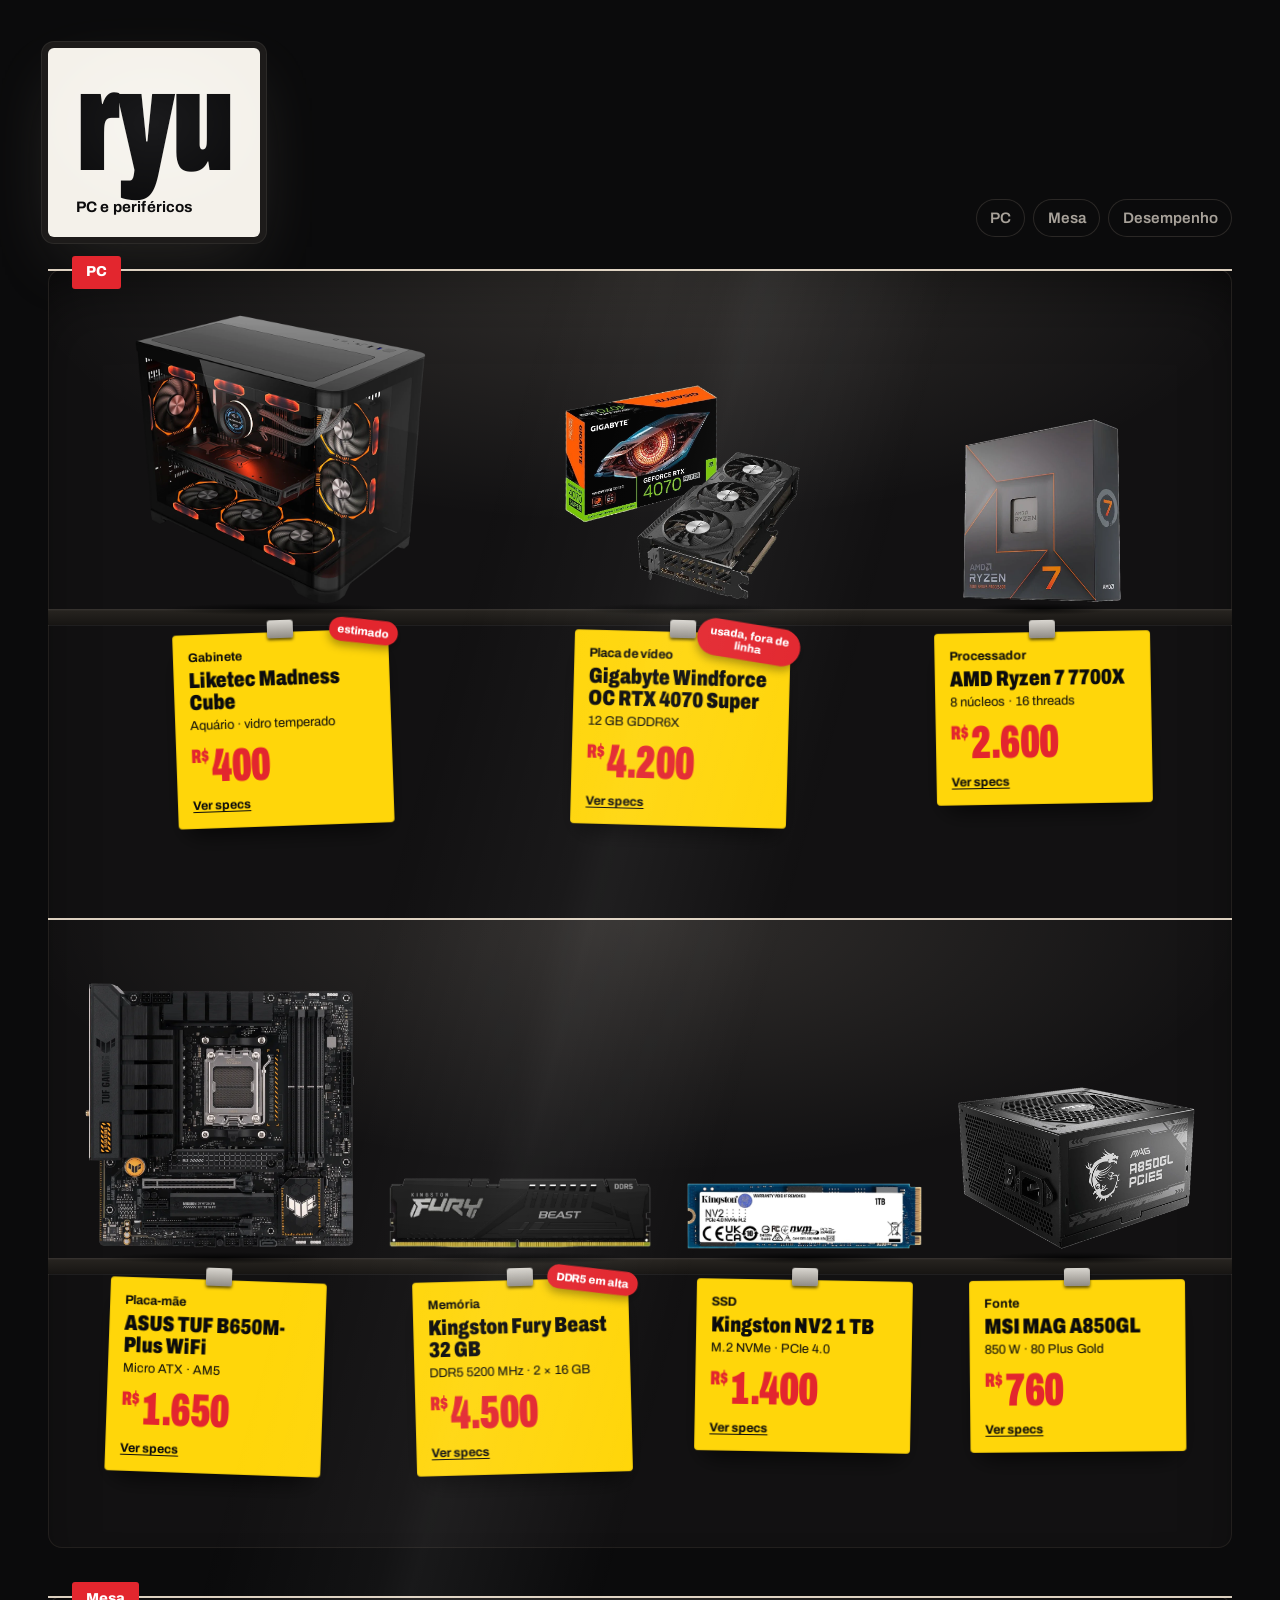
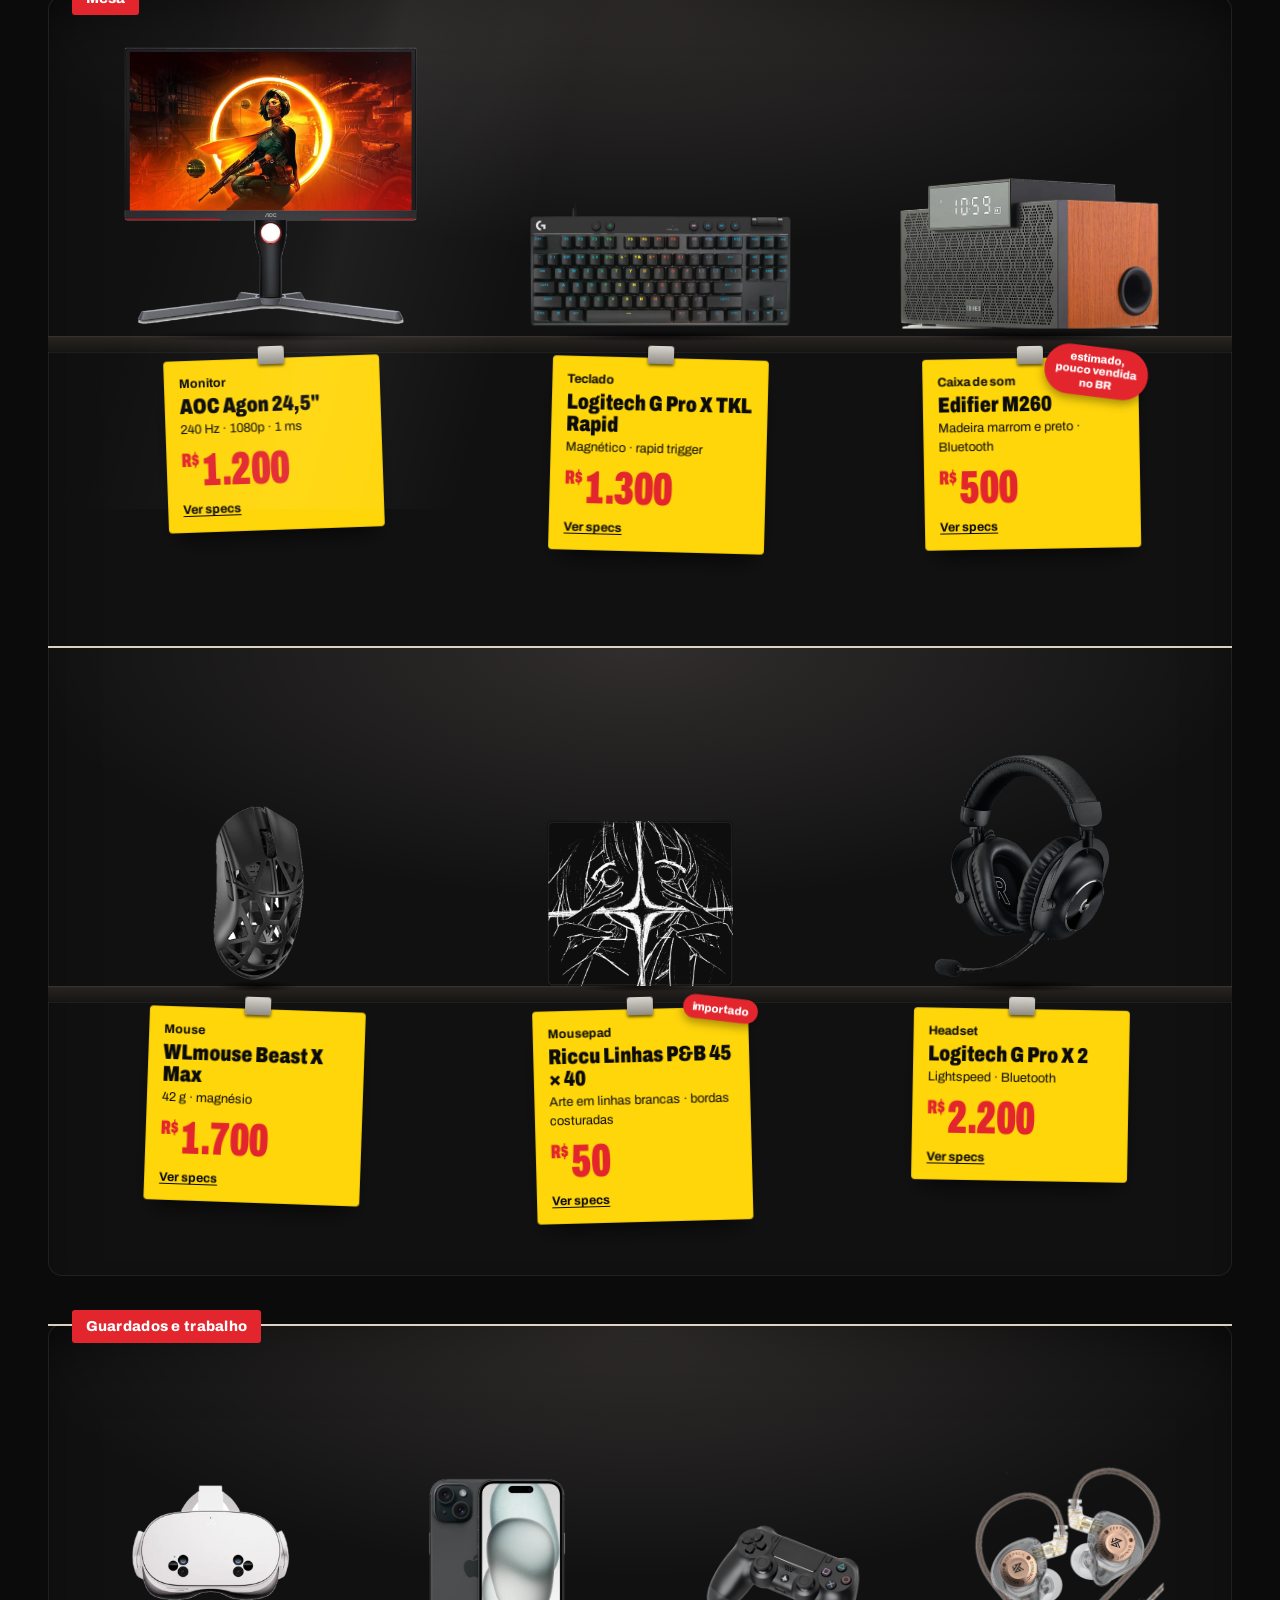
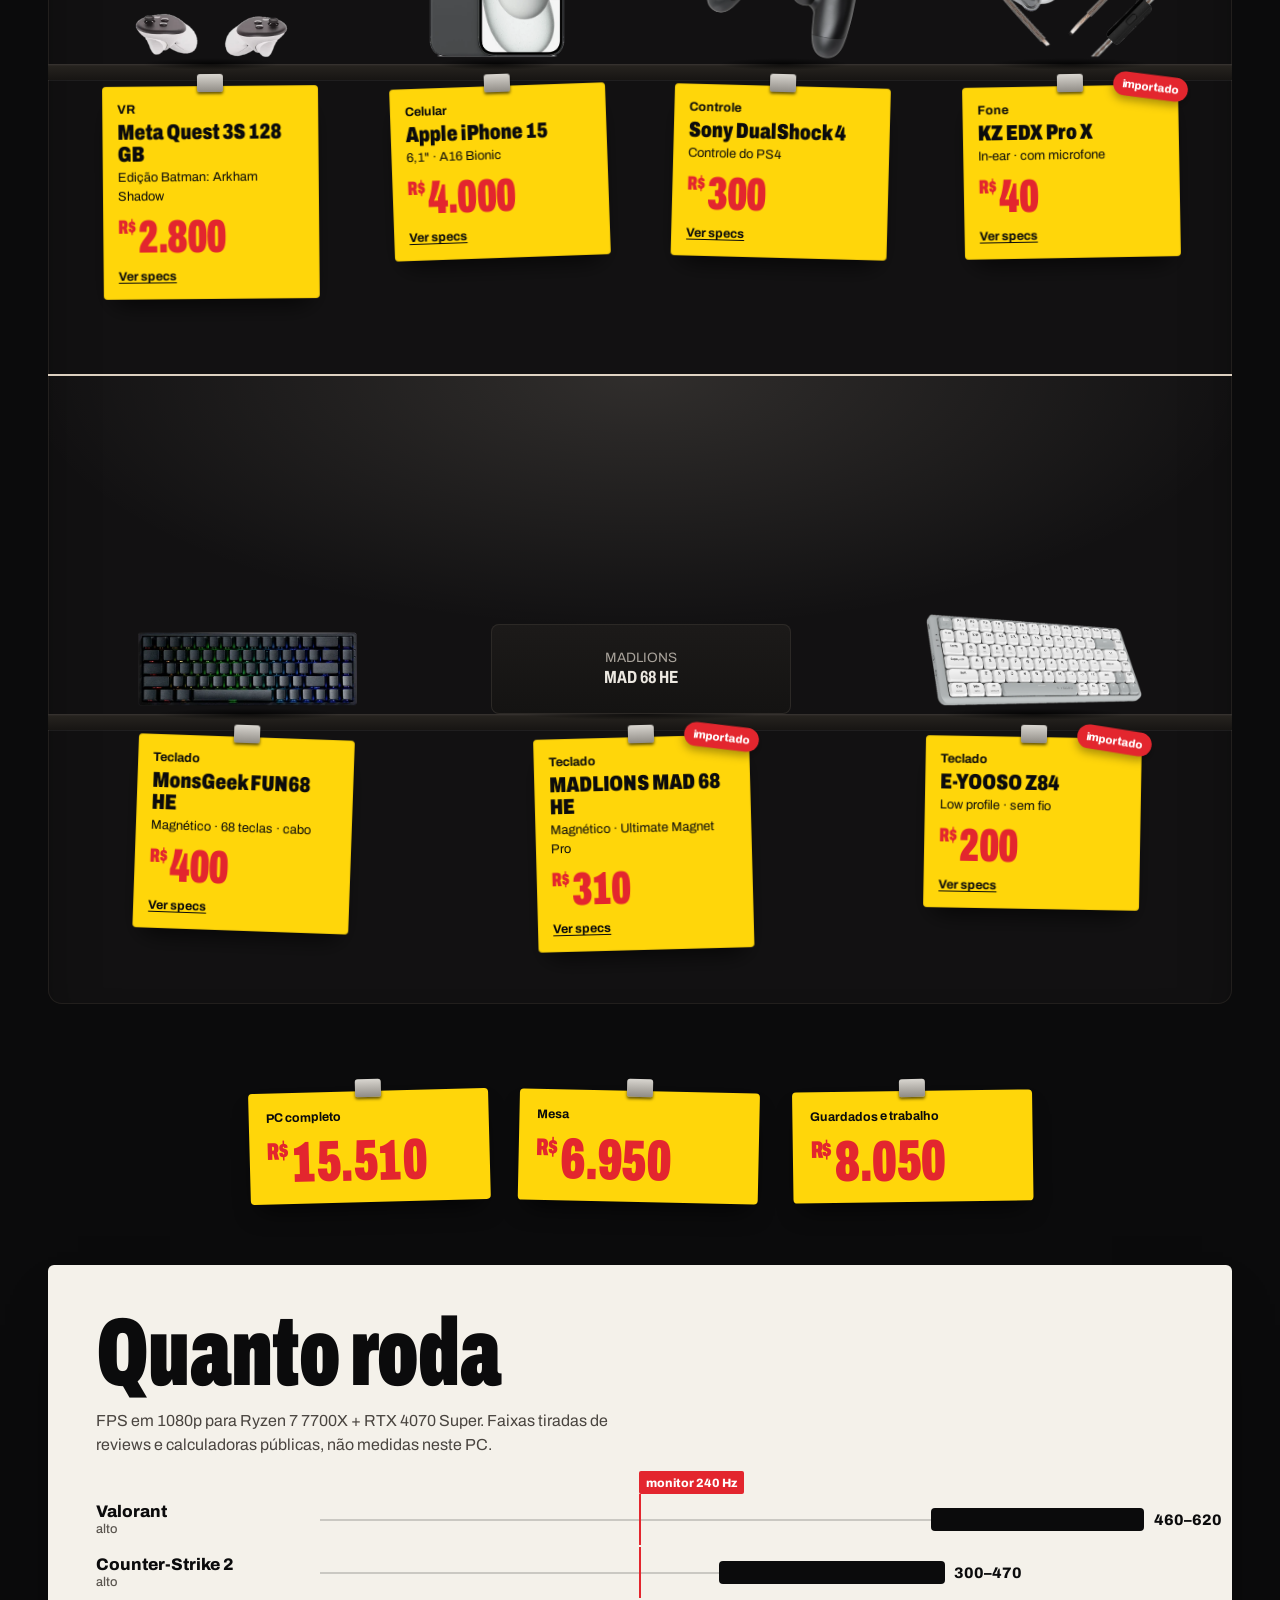
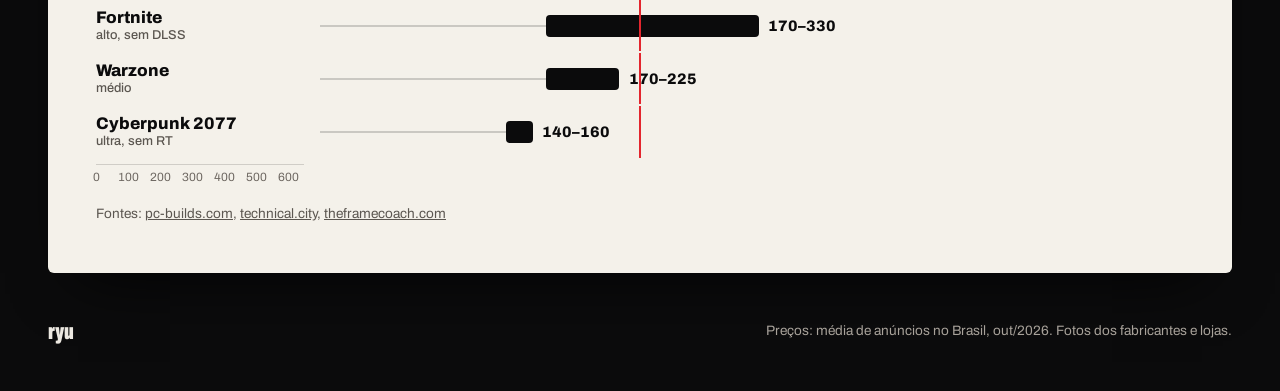
==== a/index.html @ 54fef189 "Três versões novas do site pra comparar (A vitrine, B loadout, C um por tela) - Preços atualizados (" ====
<!doctype html>
<html lang="pt-BR">
<head>
  <meta charset="utf-8">
  <meta name="viewport" content="width=device-width, initial-scale=1">
  <title>ryu · vitrine</title>
  <meta name="description" content="PC e periféricos do ryu: RTX 4070 Super, Ryzen 7 7700X, 32 GB DDR5, monitor 240 Hz.">
  <meta name="theme-color" content="#0b0b0c">
  <link rel="preload" href="../assets/fonts/archivo-latin.woff2" as="font" type="font/woff2" crossorigin>
  <link rel="stylesheet" href="style.css">
</head>
<body>
  <header class="top">
    <div class="sign" aria-label="ryu">
      <span class="sign-word">ryu</span>
      <span class="sign-sub">PC e periféricos</span>
    </div>
    <nav class="rail-nav" aria-label="Seções">
      <a href="#pc">PC</a>
      <a href="#mesa">Mesa</a>
      <a href="#desempenho">Desempenho</a>
    </nav>
  </header>

  <main class="vitrine">
    <div class="sheen" aria-hidden="true"></div>

    <section id="pc" class="bay" aria-labelledby="pc-t">
      <h2 id="pc-t" class="bay-label">PC</h2>
      <div class="shelves" data-group="pc" data-rows="case,gpu,cpu|mobo,ram,ssd,psu"></div>
    </section>

    <section id="mesa" class="bay" aria-labelledby="mesa-t">
      <h2 id="mesa-t" class="bay-label">Mesa</h2>
      <div class="shelves" data-group="gear" data-rows="monitor,keyboard,speaker|mouse,pad,headset"></div>
    </section>

    <section id="extra" class="bay" aria-labelledby="extra-t" hidden>
      <h2 id="extra-t" class="bay-label">Guardados e trabalho</h2>
      <div class="shelves" data-group="extra" data-rows="quest,iphone,ds4,kz|fun68,mad68,z84"></div>
    </section>

    <section class="totals" aria-label="Totais">
      <div class="pop pop-total" style="--tilt:-1.5deg">
        <span class="pop-kind">PC completo</span>
        <span class="pop-price" data-total="pc"></span>
      </div>
      <div class="pop pop-total" style="--tilt:1.2deg">
        <span class="pop-kind">Mesa</span>
        <span class="pop-price" data-total="gear"></span>
      </div>
      <div class="pop pop-total" style="--tilt:-0.8deg">
        <span class="pop-kind">Guardados e trabalho</span>
        <span class="pop-price" data-total="extra"></span>
      </div>
    </section>
  </main>

  <section id="desempenho" class="poster-wrap" aria-labelledby="perf-t">
    <div class="poster">
      <h2 id="perf-t">Quanto roda</h2>
      <p class="poster-sub">FPS em 1080p para Ryzen 7 7700X + RTX 4070 Super. Faixas tiradas de reviews e calculadoras públicas, não medidas neste PC.</p>
      <div class="chart" role="img" aria-describedby="perf-table"></div>
      <table id="perf-table" class="sr-only"></table>
      <p class="poster-src">Fontes: <span data-sources></span></p>
    </div>
  </section>

  <footer class="foot">
    <span>ryu</span>
    <span>Preços: média de anúncios no Brasil, <span data-date></span>. Fotos dos fabricantes e lojas.</span>
  </footer>

  <script src="../assets/data.js"></script>
  <script src="main.js"></script>
</body>
</html>
---- a/style.css ----
@font-face {
  font-family: "Archivo";
  src: url("../assets/fonts/archivo-latin.woff2") format("woff2");
  font-weight: 100 900;
  font-stretch: 62% 125%;
  font-display: swap;
}

:root {
  color-scheme: dark;
  --ink: #0b0b0c;
  --wall: #121112;
  --paper: #f4f1ea;
  --yellow: #ffd60a;
  --red: #e3262e;
  --light: 255, 241, 222;
  --text: #ece8e1;
  --text-2: #a8a29a;
  --ease-out: cubic-bezier(0.23, 1, 0.32, 1);
  --ease-in-out: cubic-bezier(0.77, 0, 0.175, 1);
  --g: clamp(1rem, 4vw, 3rem);
}

* { box-sizing: border-box; }
html { scroll-behavior: smooth; scrollbar-color: #2b2826 var(--ink); }
body {
  margin: 0;
  background: var(--ink);
  color: var(--text);
  font-family: "Archivo", system-ui, sans-serif;
  font-variant-numeric: tabular-nums;
  line-height: 1.5;
  -webkit-font-smoothing: antialiased;
  overflow-x: hidden;
}
::selection { background: var(--yellow); color: var(--ink); }
:focus-visible { outline: 2px solid var(--yellow); outline-offset: 3px; }
img { display: block; max-width: 100%; }
h1, h2, h3, p, dl, dd { margin: 0; }
.sr-only { position: absolute; width: 1px; height: 1px; overflow: hidden; clip: rect(0 0 0 0); white-space: nowrap; }

/* ---------- sign ---------- */

.top {
  display: flex;
  align-items: end;
  justify-content: space-between;
  gap: 2rem;
  flex-wrap: wrap;
  padding: clamp(1.5rem, 4vw, 3rem) var(--g) 2rem;
  max-width: 92rem;
  margin: 0 auto;
}

.sign {
  position: relative;
  display: grid;
  padding: 1.1rem 1.75rem 1.2rem;
  background: var(--paper);
  color: var(--ink);
  border-radius: 6px;
  box-shadow:
    0 0 0 6px #1d1b1a,
    0 0 0 7px #2c2a28,
    0 24px 70px -12px rgba(var(--light), 0.16),
    0 30px 60px -20px rgba(0, 0, 0, 0.8);
  animation: sign-on 1.6s steps(1) both;
}
.sign::after {
  /* fluorescent tube showing through the lightbox face */
  content: "";
  position: absolute;
  inset: 0;
  border-radius: inherit;
  background: radial-gradient(ellipse 80% 70% at 50% 40%, rgba(255, 255, 255, 0.55), transparent 70%);
  mix-blend-mode: soft-light;
  pointer-events: none;
}
.sign-word {
  font-size: clamp(4.5rem, 12vw, 9rem);
  font-weight: 900;
  font-stretch: 62%;
  line-height: 0.78;
  letter-spacing: -0.02em;
}
.sign-sub {
  margin-top: 1.1rem;
  font-size: 0.95rem;
  font-weight: 700;
  font-stretch: 100%;
  letter-spacing: 0.01em;
}

@keyframes sign-on {
  0% { opacity: 0.08; }
  8% { opacity: 0.9; }
  12% { opacity: 0.15; }
  20% { opacity: 1; }
  24% { opacity: 0.35; }
  30%, 100% { opacity: 1; }
}

.rail-nav { display: flex; gap: 0.5rem; }
.rail-nav a {
  font-size: 0.95rem;
  font-weight: 600;
  color: var(--text-2);
  text-decoration: none;
  padding: 0.5rem 0.9rem;
  border-radius: 999px;
  box-shadow: inset 0 0 0 1px #2b2826;
  transition: color 160ms ease, box-shadow 160ms ease;
}
.rail-nav a:hover { color: var(--yellow); box-shadow: inset 0 0 0 1px var(--yellow); }

/* ---------- display case ---------- */

.vitrine {
  position: relative;
  max-width: 92rem;
  margin: 0 auto;
  padding: 0 var(--g);
}

.sheen {
  position: absolute;
  inset: 0 var(--g);
  pointer-events: none;
  z-index: 3;
  background: linear-gradient(105deg, transparent 35%, rgba(255, 255, 255, 0.035) 45%, rgba(255, 255, 255, 0.06) 47%, transparent 58%);
  background-size: 100% 260vh;
  background-repeat: no-repeat;
  background-position: 0 calc(var(--sheen, 0) * 1px);
  border-radius: 14px;
}

.bay {
  position: relative;
  margin-bottom: 3rem;
  border-radius: 14px;
  background: var(--wall);
  box-shadow: inset 0 0 0 1px #221f1d, inset 0 40px 80px -40px rgba(0, 0, 0, 0.9);
  padding: 0 0 1.5rem;
  scroll-margin-top: 1rem;
}

.bay-label {
  position: absolute;
  top: -0.85rem;
  left: 1.5rem;
  z-index: 4;
  padding: 0.35rem 0.85rem;
  background: var(--red);
  color: #fff;
  font-size: 0.9rem;
  font-weight: 800;
  letter-spacing: 0.02em;
  border-radius: 3px;
}

.shelf {
  --stage: 300px;
  position: relative;
  display: flex;
  align-items: flex-start;
  justify-content: space-around;
  gap: clamp(1rem, 3vw, 2.5rem);
  padding: 2.5rem clamp(1rem, 3vw, 2.5rem) 0;
}
/* LED strip under the shelf above, washing the back wall */
.shelf::before {
  content: "";
  position: absolute;
  left: 0; right: 0; top: 0;
  height: calc(var(--stage) + 2.5rem);
  background:
    linear-gradient(180deg, rgba(var(--light), 0.85) 0, rgba(var(--light), 0.85) 2px, transparent 2px),
    radial-gradient(ellipse 70% 100% at 50% 0%, rgba(var(--light), 0.13), transparent 75%);
  pointer-events: none;
}
/* the ledge everything stands on */
.shelf::after {
  content: "";
  position: absolute;
  left: 0; right: 0;
  top: calc(var(--stage) + 2.5rem);
  height: 16px;
  background: linear-gradient(180deg, #3a3633 0, #26231f 2px, #171513 100%);
  box-shadow: 0 1px 0 rgba(255, 255, 255, 0.06), 0 18px 30px -10px rgba(0, 0, 0, 0.9);
  pointer-events: none;
}
.shelf + .shelf { margin-top: 1.5rem; }

.item {
  position: relative;
  z-index: 2;
  display: flex;
  flex-direction: column;
  align-items: center;
  flex: 0 1 auto;
  min-width: 0;
}

.item-stage {
  all: unset;
  height: var(--stage);
  display: flex;
  align-items: flex-end;
  justify-content: center;
  cursor: pointer;
  position: relative;
}
.item-stage::after {
  /* contact shadow on the ledge */
  content: "";
  position: absolute;
  bottom: -6px; left: 10%; right: 10%;
  height: 12px;
  border-radius: 50%;
  background: radial-gradient(ellipse at center, rgba(0, 0, 0, 0.75), transparent 70%);
  z-index: -1;
}
.item-stage img {
  height: calc(var(--stage) * var(--s, 1));
  width: auto;
  max-width: min(var(--maxw, 360px), 80vw);
  object-fit: contain;
  object-position: bottom;
  transition: transform 500ms var(--ease-out);
}
@media (hover: hover) and (pointer: fine) {
  .item-stage:hover img { transform: translateY(-6px); }
}

/* ---------- POP cards ---------- */

.pop {
  --tilt: 0deg;
  position: relative;
  width: 13.5rem;
  margin-top: 1.4rem;
  transform: rotate(var(--tilt));
  transform-origin: 50% 0;
  perspective: 900px;
}
.pop::before {
  /* clip holding the card to the shelf rail */
  content: "";
  position: absolute;
  top: -0.75rem; left: 50%;
  width: 1.6rem; height: 1.1rem;
  margin-left: -0.8rem;
  background: linear-gradient(180deg, #d9d6d0, #8f8b85);
  border-radius: 3px 3px 2px 2px;
  box-shadow: 0 2px 3px rgba(0, 0, 0, 0.6);
  z-index: 3;
}

.pop-inner {
  position: relative;
  transform-style: preserve-3d;
  transition: transform 520ms var(--ease-in-out);
  display: grid;
}
.pop.is-flipped .pop-inner { transform: rotateY(180deg); }

.pop-face {
  grid-area: 1 / 1;
  align-self: start;
  backface-visibility: hidden;
  -webkit-backface-visibility: hidden;
  background: var(--yellow);
  color: var(--ink);
  border-radius: 4px;
  padding: 0.85rem 0.95rem 0.8rem;
  box-shadow: 0 14px 24px -10px rgba(0, 0, 0, 0.8), inset 0 0 0 1px rgba(0, 0, 0, 0.08);
  display: flex;
  flex-direction: column;
}
.pop-back {
  transform: rotateY(180deg);
  background: var(--paper);
}

.pop-kind { font-size: 0.78rem; font-weight: 700; }
.pop-name {
  font-size: 1.35rem;
  font-weight: 900;
  font-stretch: 75%;
  line-height: 1.02;
  margin-top: 0.15rem;
}
.pop-brand { font-size: 0.8rem; margin-top: 0.2rem; }
.pop-price {
  color: var(--red);
  font-size: 2.9rem;
  font-weight: 900;
  font-stretch: 62%;
  line-height: 0.9;
  letter-spacing: -0.01em;
  margin-top: 0.6rem;
}
.pop-price small { font-size: 0.42em; margin-right: 0.15em; vertical-align: 0.95em; }

.pop-note {
  position: absolute;
  top: -0.6rem; right: -0.6rem;
  max-width: 6.5rem;
  padding: 0.35rem 0.55rem;
  background: var(--red);
  color: #fff;
  font-size: 0.7rem;
  font-weight: 800;
  line-height: 1.15;
  text-align: center;
  border-radius: 999px;
  transform: rotate(8deg);
  box-shadow: 0 4px 10px rgba(0, 0, 0, 0.35);
}

.pop-flip {
  all: unset;
  margin-top: 0.6rem;
  font-size: 0.78rem;
  font-weight: 700;
  text-decoration: underline;
  text-underline-offset: 0.2em;
  cursor: pointer;
  align-self: flex-start;
}
.pop-flip:focus-visible { outline: 2px solid var(--ink); outline-offset: 2px; }

.pop-specs { display: grid; gap: 0.3rem; margin-top: 0.5rem; font-size: 0.85rem; }
.pop-specs div { display: flex; justify-content: space-between; gap: 0.75rem; border-bottom: 1px dashed rgba(0, 0, 0, 0.18); padding-bottom: 0.25rem; }
.pop-specs dt { color: #5b5650; }
.pop-specs dd { font-weight: 700; text-align: right; }
.pop-search {
  margin-top: 0.75rem;
  display: inline-flex;
  align-items: center;
  justify-content: center;
  gap: 0.35rem;
  padding: 0.5rem 0.7rem;
  background: var(--ink);
  color: var(--yellow);
  font-size: 0.82rem;
  font-weight: 800;
  text-decoration: none;
  border-radius: 3px;
  transition: transform 160ms var(--ease-out);
}
.pop-search:active { transform: scale(0.97); }
.pop-back .pop-flip { margin-top: 0.5rem; align-self: center; }

/* ---------- totals ---------- */

.totals {
  display: flex;
  justify-content: center;
  gap: 2rem;
  flex-wrap: wrap;
  padding: 1rem 0 2rem;
}
.pop-total {
  display: flex;
  flex-direction: column;
  width: 15rem;
  background: var(--yellow);
  color: var(--ink);
  padding: 1rem 1.1rem 0.9rem;
  border-radius: 4px;
  box-shadow: 0 14px 24px -10px rgba(0, 0, 0, 0.8);
}
.pop-total .pop-price { font-size: 3.6rem; }

/* ---------- poster ---------- */

.poster-wrap {
  max-width: 92rem;
  margin: 2rem auto 0;
  padding: 0 var(--g);
  scroll-margin-top: 1rem;
}
.poster {
  background: var(--paper);
  color: var(--ink);
  border-radius: 6px;
  padding: clamp(1.5rem, 4vw, 3rem);
  box-shadow: 0 30px 60px -30px rgba(0, 0, 0, 0.9);
}
.poster h2 {
  font-size: clamp(3rem, 8vw, 6rem);
  font-weight: 900;
  font-stretch: 62%;
  line-height: 0.85;
  letter-spacing: -0.01em;
}
.poster-sub { margin-top: 0.9rem; max-width: 60ch; color: #4a4540; }
.poster-src { margin-top: 1.5rem; font-size: 0.85rem; color: #5b5650; }
.poster-src a { color: inherit; }

.chart { position: relative; margin-top: 2.25rem; }
.chart-row {
  display: grid;
  grid-template-columns: minmax(8rem, 13rem) 1fr;
  align-items: center;
  gap: 1rem;
  padding: 0.55rem 0;
}
.chart-game { font-weight: 800; font-size: 1.05rem; line-height: 1.2; }
.chart-game small { display: block; font-weight: 500; font-size: 0.8rem; color: #5b5650; }
.chart-track { position: relative; height: 2.1rem; }
.chart-bar {
  position: absolute;
  top: 0.35rem; bottom: 0.35rem;
  left: calc(var(--a) * 1%);
  width: calc((var(--b) - var(--a)) * 1%);
  background: var(--ink);
  border-radius: 4px;
  transform-origin: left;
  transform: scaleX(0);
  transition: transform 900ms var(--ease-out);
  transition-delay: calc(var(--i) * 70ms);
}
.chart-bar::before {
  /* thin stem from zero shows the floor of the range */
  content: "";
  position: absolute;
  right: 100%; top: 50%;
  width: calc(var(--a) / (var(--b) - var(--a)) * 100%);
  height: 2px;
  margin-top: -1px;
  background: rgba(11, 11, 12, 0.18);
}
.is-in .chart-bar { transform: none; }
.chart-val {
  position: absolute;
  top: 50%;
  left: calc(var(--b) * 1% + 0.6rem);
  transform: translateY(-50%);
  font-weight: 800;
  font-size: 0.95rem;
  white-space: nowrap;
}
.chart-track::after {
  /* monitor refresh: anything right of this line is more than the screen shows */
  content: "";
  position: absolute;
  top: -0.55rem; bottom: -0.55rem;
  left: calc(var(--r) * 1%);
  border-left: 2px solid var(--red);
  pointer-events: none;
}
.chart-ref {
  position: absolute;
  bottom: calc(100% + 0.55rem);
  left: calc(var(--r) * 1%);
  padding: 0.15rem 0.45rem;
  background: var(--red);
  color: #fff;
  font-size: 0.75rem;
  font-weight: 800;
  white-space: nowrap;
  border-radius: 2px;
}
.chart-row:first-child { margin-top: 1.4rem; }
.chart-axis {
  display: grid;
  grid-template-columns: minmax(8rem, 13rem) 1fr;
  gap: 1rem;
  margin-top: 0.35rem;
  font-size: 0.75rem;
  color: #6e6862;
}
.chart-axis div { position: relative; height: 1rem; border-top: 1px solid rgba(0, 0, 0, 0.15); }
.chart-axis span { position: absolute; transform: translateX(-50%); top: 0.2rem; }

/* ---------- footer ---------- */

.foot {
  max-width: 92rem;
  margin: 0 auto;
  padding: 3rem var(--g) 3rem;
  display: flex;
  gap: 1rem 2rem;
  justify-content: space-between;
  flex-wrap: wrap;
  font-size: 0.85rem;
  color: var(--text-2);
}
.foot > span:first-child { font-weight: 900; font-stretch: 62%; font-size: 1.4rem; color: var(--text); line-height: 1; }

/* ---------- responsive ---------- */

@media (max-width: 860px) {
  .shelf {
    --stage: 210px;
    justify-content: flex-start;
    overflow-x: auto;
    scroll-snap-type: x mandatory;
    scrollbar-width: none;
    padding-bottom: 1rem;
  }
  .shelf::-webkit-scrollbar { display: none; }
  .shelf { gap: 0; padding-left: 0; padding-right: 0; }
  .shelf::before, .shelf::after { display: none; }
  .item { scroll-snap-align: center; flex: 0 0 auto; padding: 0 1.1rem; }
  .item::before, .item::after { content: ""; position: absolute; left: 0; right: 0; pointer-events: none; z-index: -1; }
  .item::before {
    top: -2.5rem;
    height: calc(var(--stage) + 2.5rem);
    background:
      linear-gradient(180deg, rgba(var(--light), 0.85) 0, rgba(var(--light), 0.85) 2px, transparent 2px),
      radial-gradient(ellipse 90% 100% at 50% 0%, rgba(var(--light), 0.13), transparent 75%);
  }
  .item::after {
    top: var(--stage);
    height: 16px;
    background: linear-gradient(180deg, #3a3633 0, #26231f 2px, #171513 100%);
  }
  .pop { width: 12rem; }
  .pop-price { font-size: 2.5rem; }
  .chart-row, .chart-axis { grid-template-columns: 7.5rem 1fr; }
  .chart-game { font-size: 0.95rem; }
}

@media (prefers-reduced-motion: reduce) {
  html { scroll-behavior: auto; }
  .sign { animation: none; }
  .pop-inner { transition: none; }
  .chart-bar { transition: none; transform: none; }
  .item-stage img { transition: none; }
}

.no-photo {
  display: grid;
  place-content: center;
  text-align: center;
  width: min(300px, 70vw);
  height: calc(var(--stage) * var(--s, 1));
  min-height: 84px;
  border-radius: 8px;
  background: linear-gradient(180deg, #1c1a19, #141312);
  box-shadow: inset 0 0 0 1px #2c2926;
  color: var(--text-2);
  font-size: 0.85rem;
  line-height: 1.3;
}
.no-photo b { color: var(--text); font-size: 1.1rem; font-stretch: 75%; }
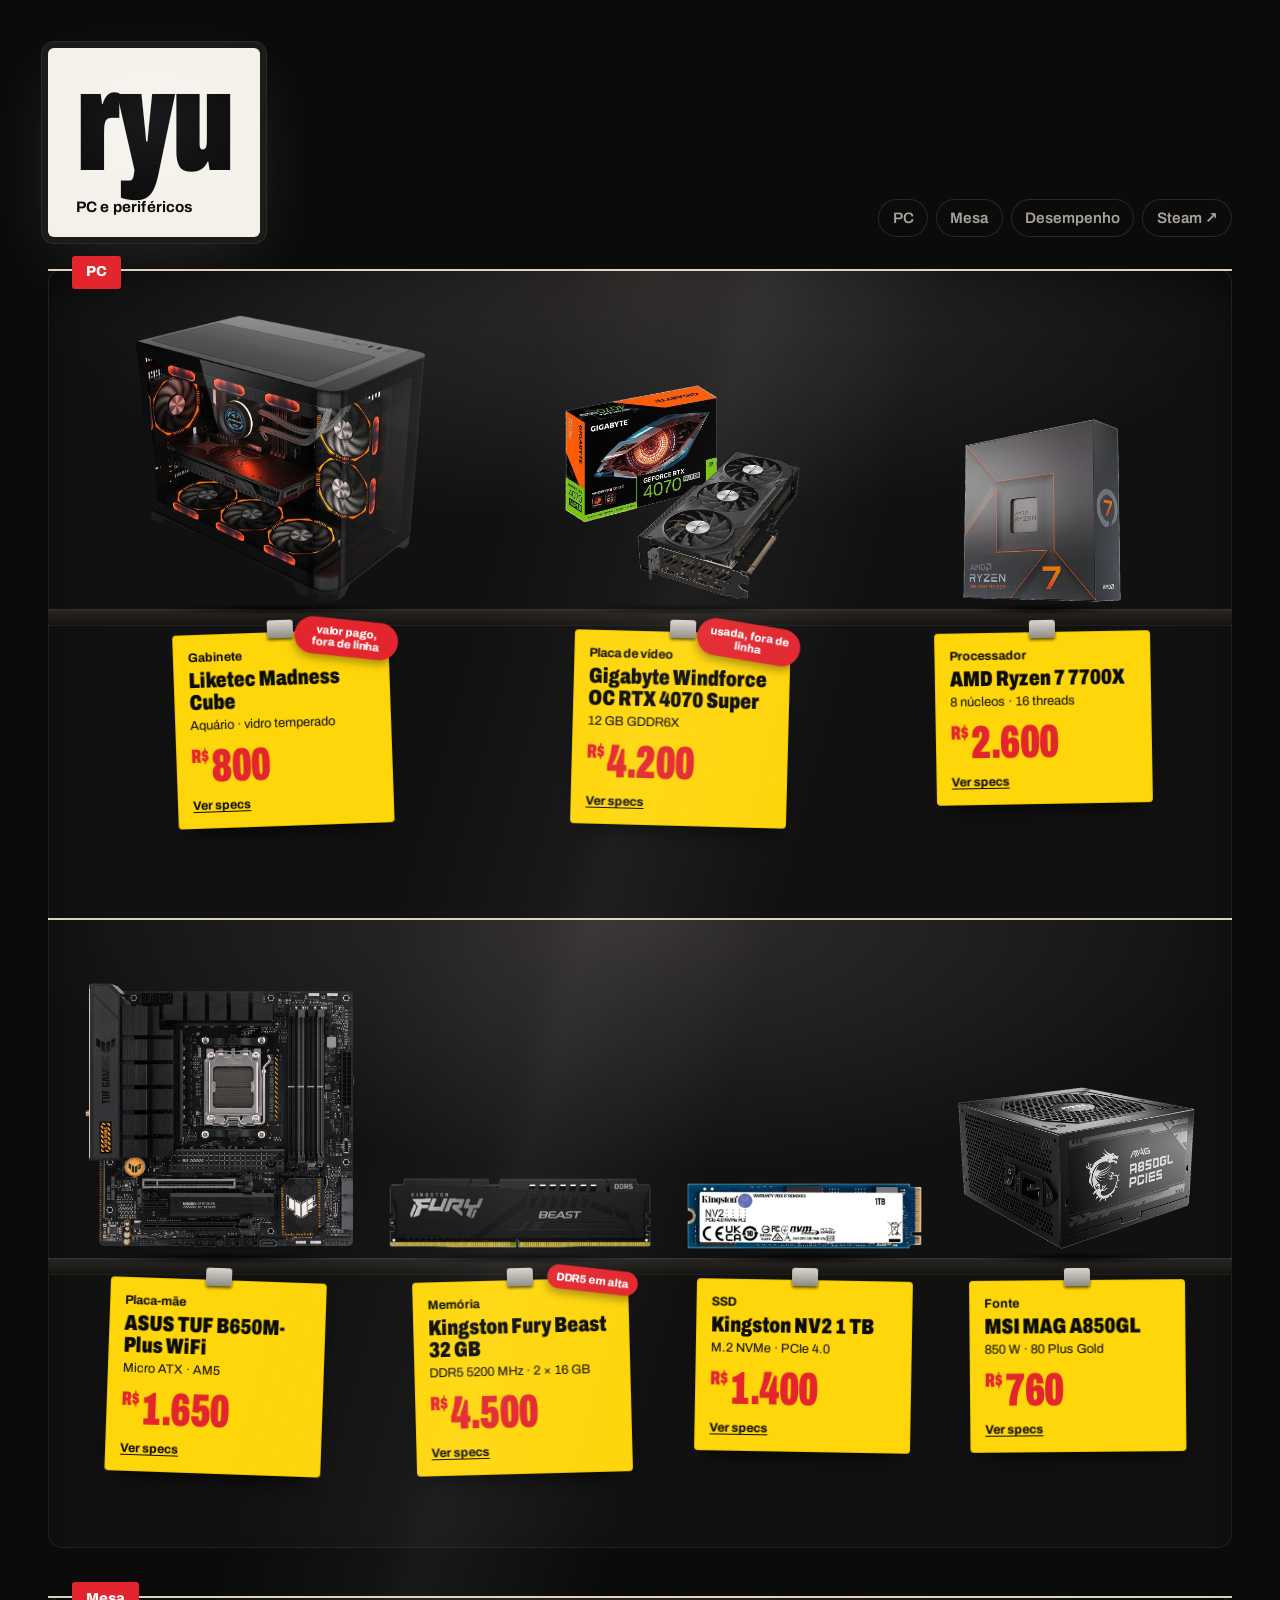
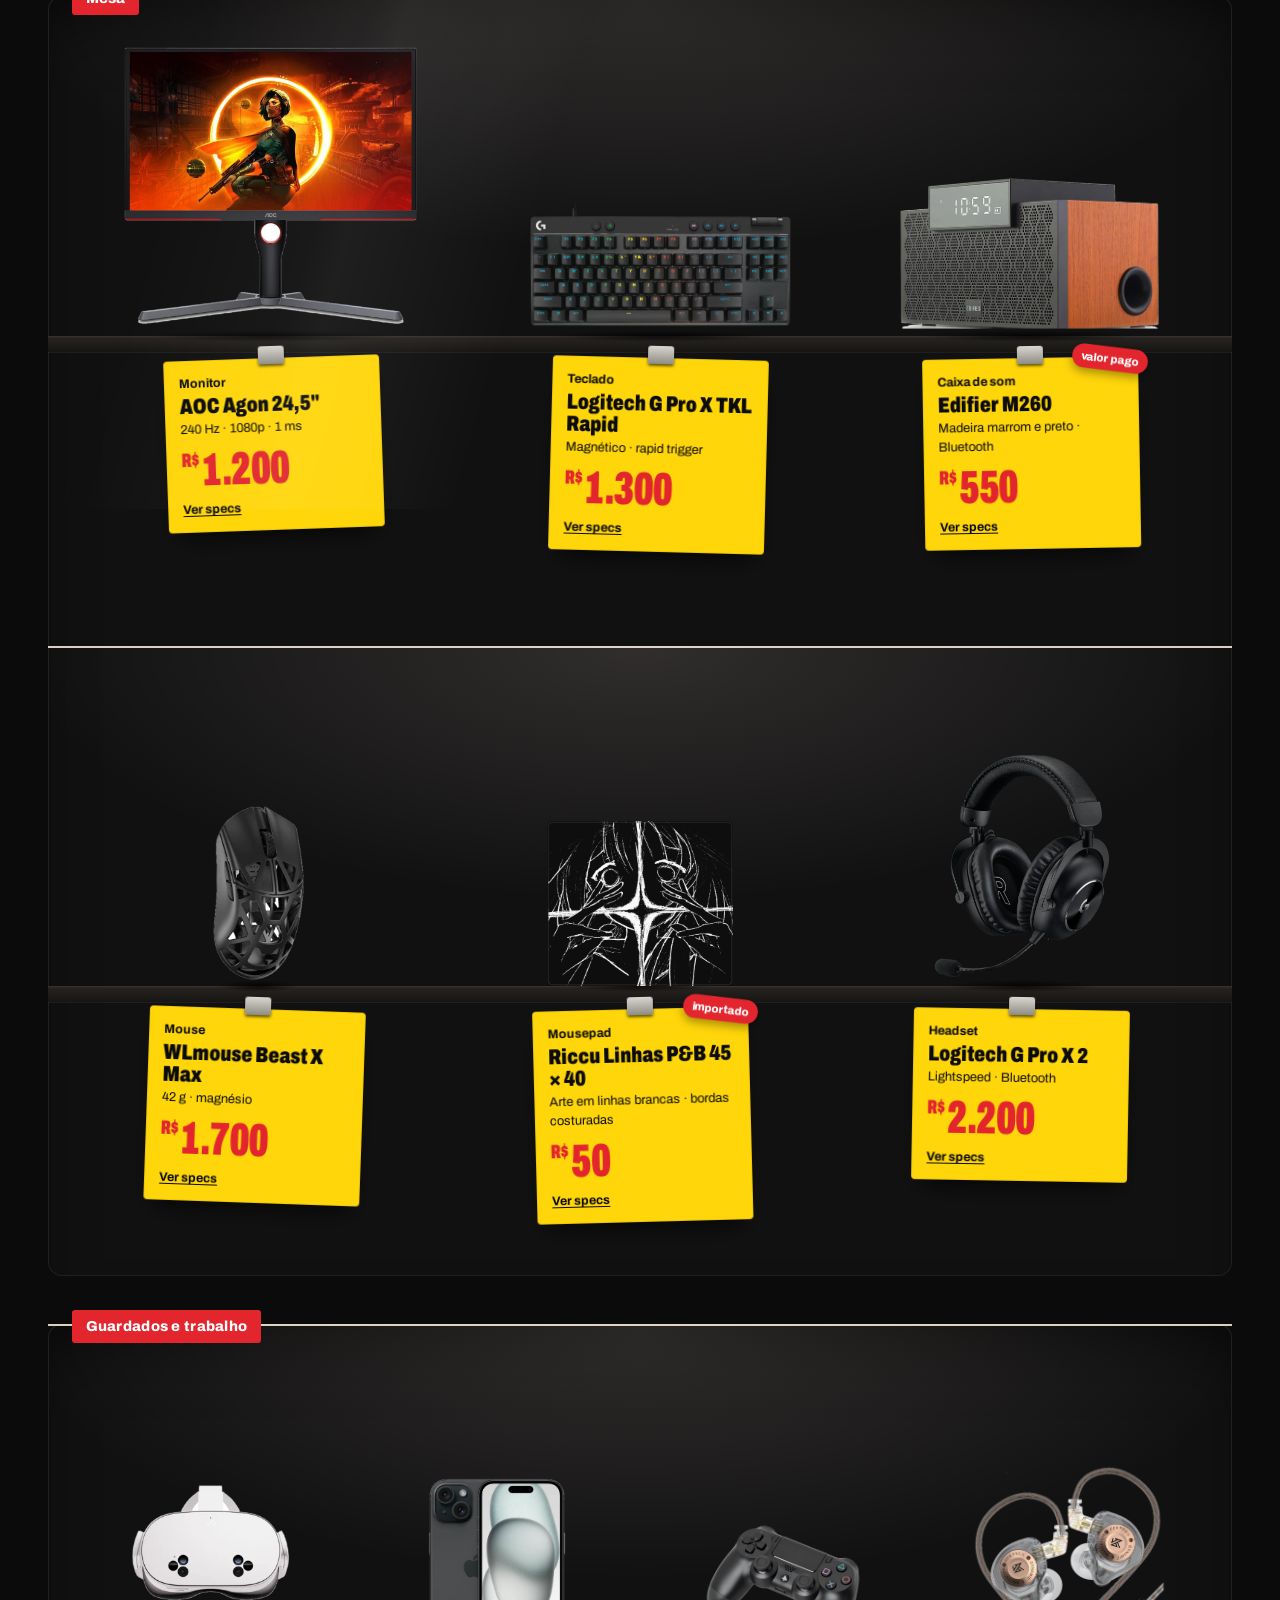
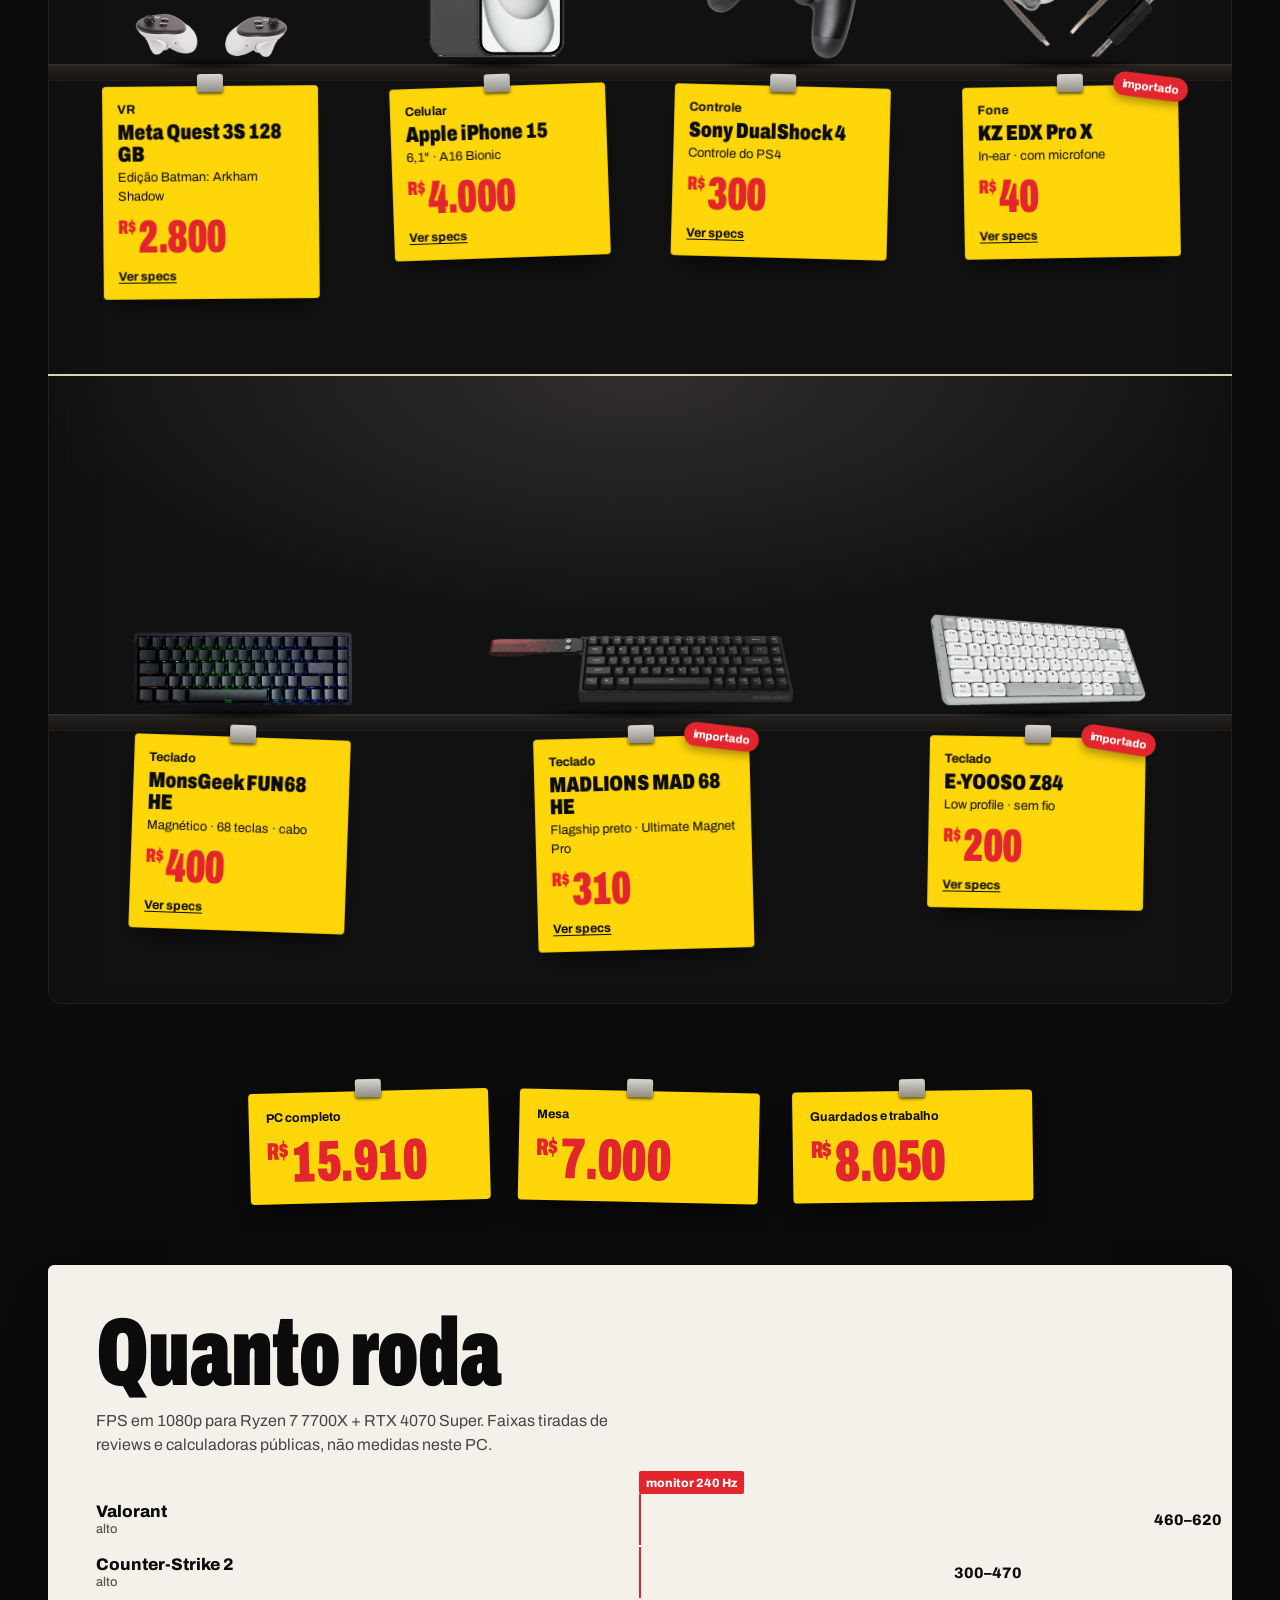
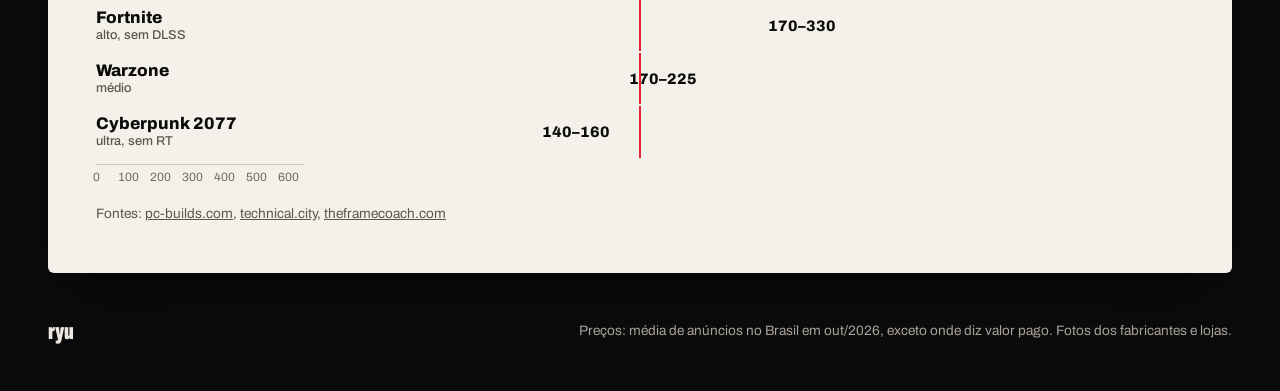
==== commit 059e4123: "Foto do MADLIONS MAD 68 HE, preços pagos da Edifier e do gabinete, link da Steam Co-Authored-By: Cla" ====
--- a/a/index.html
+++ b/a/index.html
@@ -19,6 +19,7 @@
       <a href="#pc">PC</a>
       <a href="#mesa">Mesa</a>
       <a href="#desempenho">Desempenho</a>
+      <a href="https://steamcommunity.com/id/imryuzeen/" target="_blank" rel="noopener">Steam ↗</a>
     </nav>
   </header>
 
@@ -68,7 +69,7 @@
 
   <footer class="foot">
     <span>ryu</span>
-    <span>Preços: média de anúncios no Brasil, <span data-date></span>. Fotos dos fabricantes e lojas.</span>
+    <span>Preços: média de anúncios no Brasil em <span data-date></span>, exceto onde diz valor pago. Fotos dos fabricantes e lojas.</span>
   </footer>
 
   <script src="../assets/data.js"></script>
